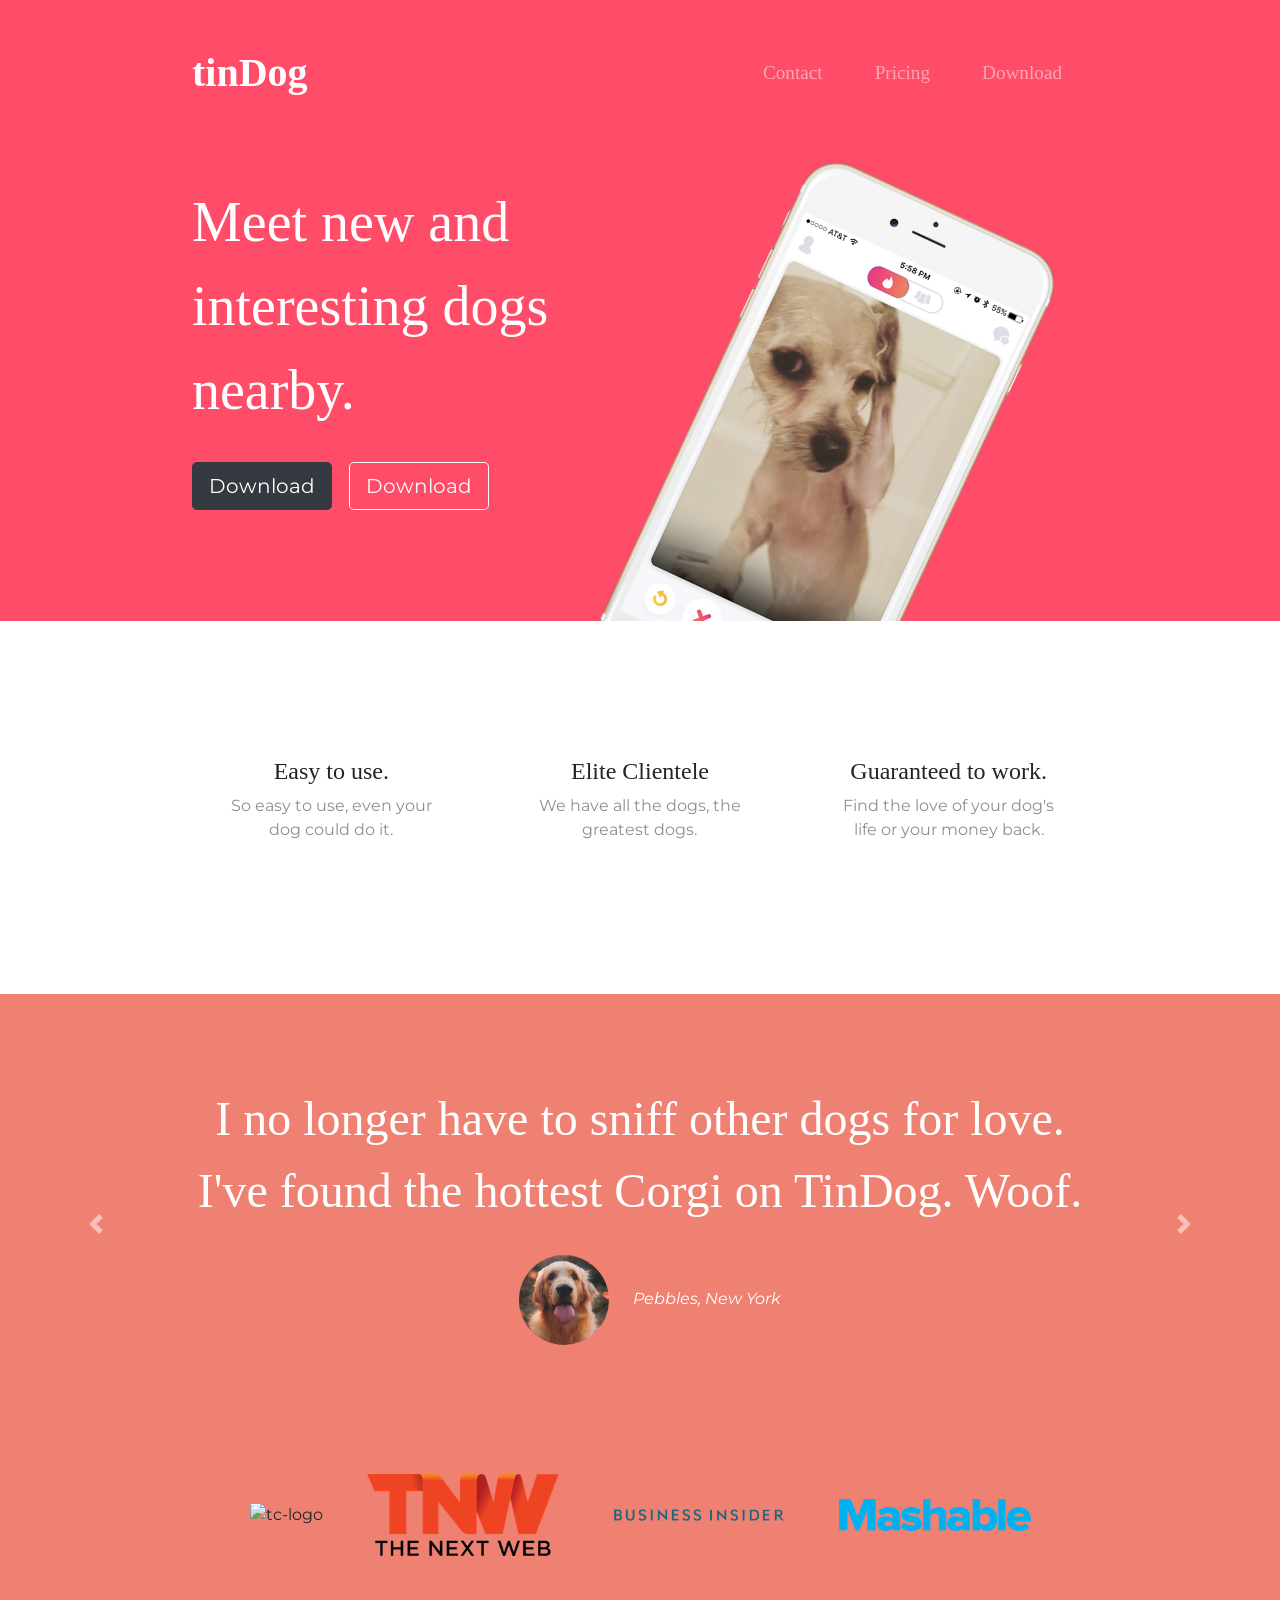
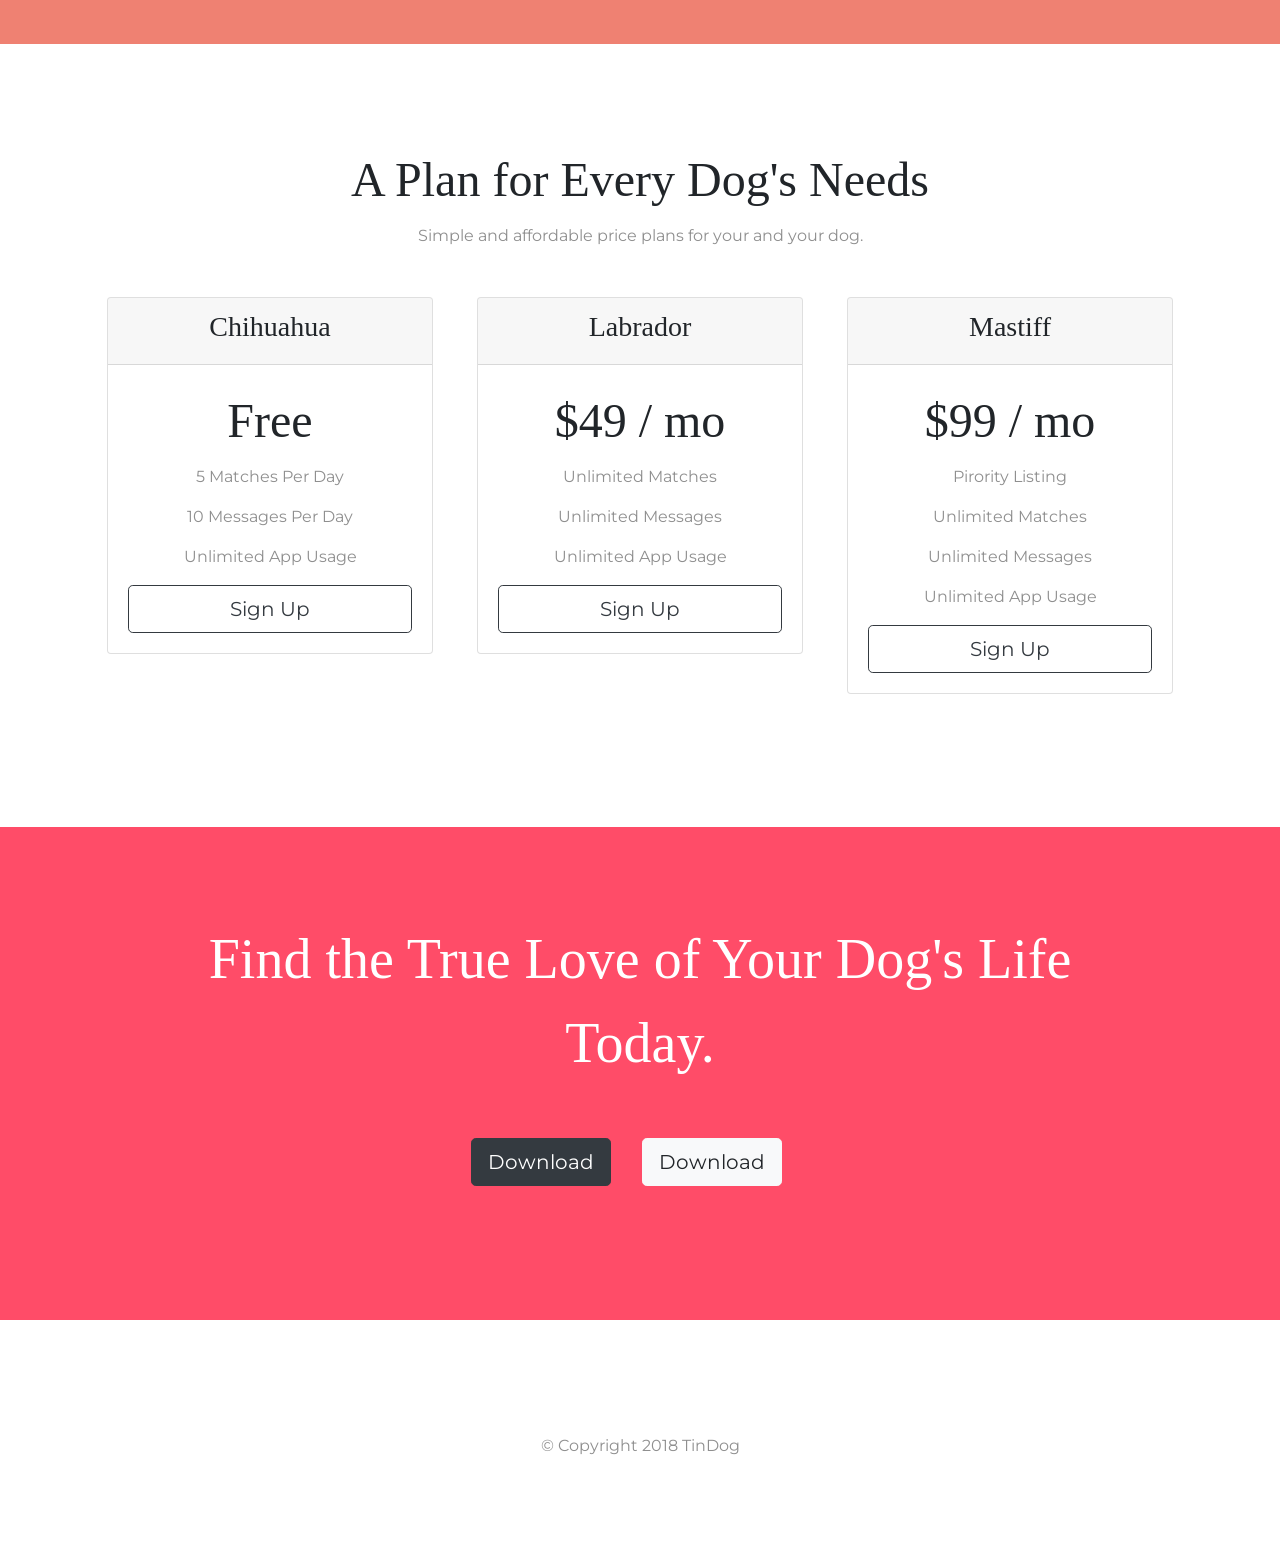
==== Bootstrap Site/index.html @ ac1b5530 "Add files via upload" ====
<!DOCTYPE html>
<html lang="en">

<head>
    <meta charset="UTF-8">
    <meta name="viewport" content="width=device-width, initial-scale=1.0">
    <meta http-equiv="X-UA-Compatible" content="ie=edge">
    <!-- Bootstrap Link -->
    <link rel="stylesheet" href="https://stackpath.bootstrapcdn.com/bootstrap/4.4.1/css/bootstrap.min.css"
        integrity="sha384-Vkoo8x4CGsO3+Hhxv8T/Q5PaXtkKtu6ug5TOeNV6gBiFeWPGFN9MuhOf23Q9Ifjh" crossorigin="anonymous">

    <!-- Link CSS Style -->
    <link rel="stylesheet" href="style.css">

    <!-- Link Google Fonts -->
    <link href="https://fonts.googleapis.com/css?family=Montserrat&display=swap" rel="stylesheet">

   <!-- Link Font Awesome  -->
   <script defer src="https://use.fontawesome.com/releases/v5.0.13/js/all.js"></script>

    <!-- Optional JavaScript -->
    <!-- jQuery first, then Popper.js, then Bootstrap JS -->
    <script src="https://code.jquery.com/jquery-3.4.1.slim.min.js"
        integrity="sha384-J6qa4849blE2+poT4WnyKhv5vZF5SrPo0iEjwBvKU7imGFAV0wwj1yYfoRSJoZ+n" crossorigin="anonymous">
    </script>
    <script src="https://cdn.jsdelivr.net/npm/popper.js@1.16.0/dist/umd/popper.min.js"
        integrity="sha384-Q6E9RHvbIyZFJoft+2mJbHaEWldlvI9IOYy5n3zV9zzTtmI3UksdQRVvoxMfooAo" crossorigin="anonymous">
    </script>
    <script src="https://stackpath.bootstrapcdn.com/bootstrap/4.4.1/js/bootstrap.min.js"
        integrity="sha384-wfSDF2E50Y2D1uUdj0O3uMBJnjuUD4Ih7YwaYd1iqfktj0Uod8GCExl3Og8ifwB6" crossorigin="anonymous">
    </script>

    <title>TinDog</title>


</head>

<body>
    <section id="title">
        <div class="container-fluid">

            <!-- Nav Bar -->
            <nav class="navbar navbar-expand-lg navbar-dark">
                <a class="navbar-brand" href="">tinDog</a>

                <button class="navbar-toggler" type="button" data-toggle="collapse" data-target="#navbarTogglerDemo02">
                    <span class="navbar-toggler-icon"></span>
                </button>

                <div class="collapse navbar-collapse" id="navbarTogglerDemo02">
                    <ul class="navbar-nav ml-auto">
                        <li class="nav-item">
                            <a class="nav-link" href="#footer">Contact</a>
                        </li>
                        <li class="nav-item">
                            <a class="nav-link" href="#pricing">Pricing</a>
                        </li>
                        <li class="nav-item">
                            <a class="nav-link" href="#cta">Download</a>
                        </li>
                    </ul>
                </div>
            </nav>
    


            <!-- Title -->

            <div class="row">

                <div class="col-lg-6">
                    <h1 class="big-heading">Meet new and interesting dogs nearby.</h1>
                    <button type="button" class="btn btn-dark btn-lg download-button"><i class="fab fa-apple"></i>Download</button>
                    <button type="button" class="btn btn-outline-light btn-lg download-button"><i class="fab fa-google-play"></i>Download</button>
                </div>

                <div class="col-lg-6">
                    <img class="title-image" src="images/iphone6.png" alt="iphone-mockup">
                </div>
            </div>
        </div>
    </section>


    <!-- Features -->

    <section id="features">

        <div class="container-fluid">

    <div class="row">
        <div class="feature-box col-lg-4">
            <i class="icon fas fa-check-circle fa-4x"></i>
            <h3 class="feature-title">Easy to use.</h3>
            <p>So easy to use, even your dog could do it.</p>
        </div>
        
        <div class="feature-box col-lg-4">
            <i class="icon far fa-dot-circle fa-4x"></i>
            <h3 class="feature-title">Elite Clientele</h3>
            <p>We have all the dogs, the greatest dogs.</p>
        </div>

        <div class="feature-box col-lg-4">
            <i class="icon fas fa-heart fa-4x"></i>
            <h3 class="feature-title">Guaranteed to work.</h3>
            <p>Find the love of your dog's life or your money back.</p>
        </div>
    </div>

</div>  

        
    </section>


    <!-- Testimonials -->

    <section id="testimonials">

        <div id="testimonial-carousel" class="carousel slide" data-ride="false">
            <div class="carousel-inner">
                <div class="carousel-item active container-fluid">
                        <h2 class="testimonial-text">I no longer have to sniff other dogs for love. I've found the hottest Corgi on TinDog. Woof.</h2>
                        <img class="testimonial-image" src="images/dog-img.jpg" alt="dog-profile">
                        <em>Pebbles, New York</em>
                </div>

                <div class="carousel-item container-fluid">
                        <h2 class="testimonial-text">My dog used to be so lonely, but with TinDog's help, they've found the love of their life. I think.</h2>
                        <img class="testimonial-image" src="images/lady-img.jpg" alt="lady-profile">
                        <em>Beverly, Illinois</em>
                </div>

            </div>
            <a class="carousel-control-prev" href="#testimonial-carousel" role="button" data-slide="prev">
                <span class="carousel-control-prev-icon"></span>
            </a>

            <a class="carousel-control-next" href="#testimonial-carousel" role="button" data-slide="next">
                <span class="carousel-control-next-icon"></span>
            </a>
        </div>

    </section>


    <!-- Press -->

    <section id="press">
        <img class="press-logo" src="images/techcrunch.png" alt="tc-logo">
        <img class="press-logo" src="images/tnw.png" alt="tnw-logo">
        <img class="press-logo" src="images/bizinsider.png" alt="biz-insider-logo">
        <img class="press-logo" src="images/mashable.png" alt="mashable-logo">

    </section>


    <!-- Pricing -->

    <section id="pricing">

        <h2 class="section-heading">A Plan for Every Dog's Needs</h2>
        <p>Simple and affordable price plans for your and your dog.</p>


    <div class="row">

        <div class="pricing-column col-lg-4 col-md-6">
                <div class="card">
                        <div class="card-header">
                            <h3>Chihuahua</h3>
                        </div>
                        <div class="card-body">
                            <h2 class="price-text">Free</h2>
                            <p>5 Matches Per Day</p>
                            <p>10 Messages Per Day</p>
                            <p>Unlimited App Usage</p>
                            <button class="btn btn-lg btn-block btn-outline-dark" type="button">Sign Up</button>   
                        </div>
                    </div>
        </div>

        <div class="pricing-column col-lg-4 col-md-6">
                <div class="card">
                        <div class="card-header">
                            <h3>Labrador</h3>  
                        </div>
                        <div class="card-body">
                            <h2 class="price-text">$49 / mo</h2>
                            <p>Unlimited Matches</p>
                            <p>Unlimited Messages</p>
                            <p>Unlimited App Usage</p>
                            <button class="btn btn-lg btn-block btn-outline-dark" type="button">Sign Up</button>          
                        </div>
                    </div>
        </div>

        <div class="pricing-column col-lg-4">
                <div class="card">
                        <div class="card-header">
                            <h3>Mastiff</h3> 
                        </div>
                        <div class="card-body">
                            <h2 class="price-text">$99 / mo</h2>
                            <p>Pirority Listing</p>
                            <p>Unlimited Matches</p>
                            <p>Unlimited Messages</p>
                            <p>Unlimited App Usage</p>
                            <button class="btn btn-lg btn-block btn-outline-dark" type="button">Sign Up</button>      
                        </div>
                    </div>
        </div>   
    </div>

    </section>


    <!-- Call to Action -->

    <section id="cta">
<div class="container-fluid">
        <h3 class="big-heading">Find the True Love of Your Dog's Life Today.</h3>
        <button class="btn btn-lg btn-dark download-button" type="button"><i class="fab fa-apple"></i>Download</button>
        <button class="btn btn-lg btn-light download-button" type="button"><i class="fab fa-google-play"></i>Download</button>
    </div>
    </section>


    <!-- Footer -->

    <footer id="footer">
        <div class="container-fluid">
        <i class="social-icon fab fa-facebook-square fa-2x"></i>
        <i class="social-icon fab fa-instagram fa-2x"></i>
        <i class="social-icon fas fa-envelope fa-2x"></i>
        <p>© Copyright 2018 TinDog</p>
    </div>
    </footer>




</body>

</html>
---- Bootstrap Site/style.css ----
body{
    font-family: 'Montserrat';
    text-align: center;
}
h1, h2, h3, h4, h5, h6{
    font-family: 'Montserrat-Bold'; 
}
p{
    color: #8f8f8f;
}

/* Headings */
.big-heading{
    font-family: 'Montserrat-Black';
    font-size: 3.5rem;
    line-height: 1.5;
}
.section-heading{
    font-size: 3rem;
    line-height: 1.5;
}
/* Containers */
.container-fluid{
    padding: 7% 15%;
}



/* Navigation Bar */

.navbar{
    padding: 0 0 4.5rem;
}
.navbar-brand{
    font-family: 'Ubuntu';
    font-size: 2.5rem;
    font-weight: bold;
}
.nav-item{
    padding: 0 18px;
}
.nav-link{
    font-size: 1.2rem;
    font-family: 'Montserrat-Light';
}

/* Download Buttons */

.download-button{
    margin: 5% 3% 5% 0;
}

/* Title Section */
#title{
    background-color: #ff4c68;
    color: #fff;
    text-align: left;
}
#title .container-fluid{
    padding: 3% 15% 7%;
}
/* Title Image */

.title-image{
    width: 60%;
    transform: rotate(25deg);
    position: absolute;
    right: 30%;
}

/* Feature Section */

#features{
    background-color: white;
    position: relative;
   
}
.feature-title{
    font-size: 1.5rem;
}
.feature-box{
    padding: 5%;
}
.icon{
    color: #ef8172;
}
.icon:hover{
    color: #ff4c68;
}

/* Testimonial Section */

#testimonials{
    background-color:#ef8172;
    color: #fff;
}
.testimonial-text{
   font-size:  3rem;
   line-height: 1.5;
}
.testimonial-image{
    width: 10%;
    border-radius: 100%;
    margin: 20px;
}
#press{
    background-color:#ef8172;
    padding-bottom: 3%;
}
.press-logo{
    width: 15%;
    margin: 20px 20px 50px;
}

/* Pricing section */

#pricing{
    padding: 100px;
}

.price-text{
  font-size: 3rem;  
  line-height: 1.5;
}
.pricing-column{
    padding: 3% 2%;
}

/*CTA Section */

#cta{
    background-color: #ff4c68;
    color: #fff;

}

/* Footer Section */
.social-icon{
    margin: 20px 10px;
}

@media (max-width:1028px){
    #title{
        text-align: center;
    }
    .title-image{
        position: static;
        transform: rotate(0);
    }
}
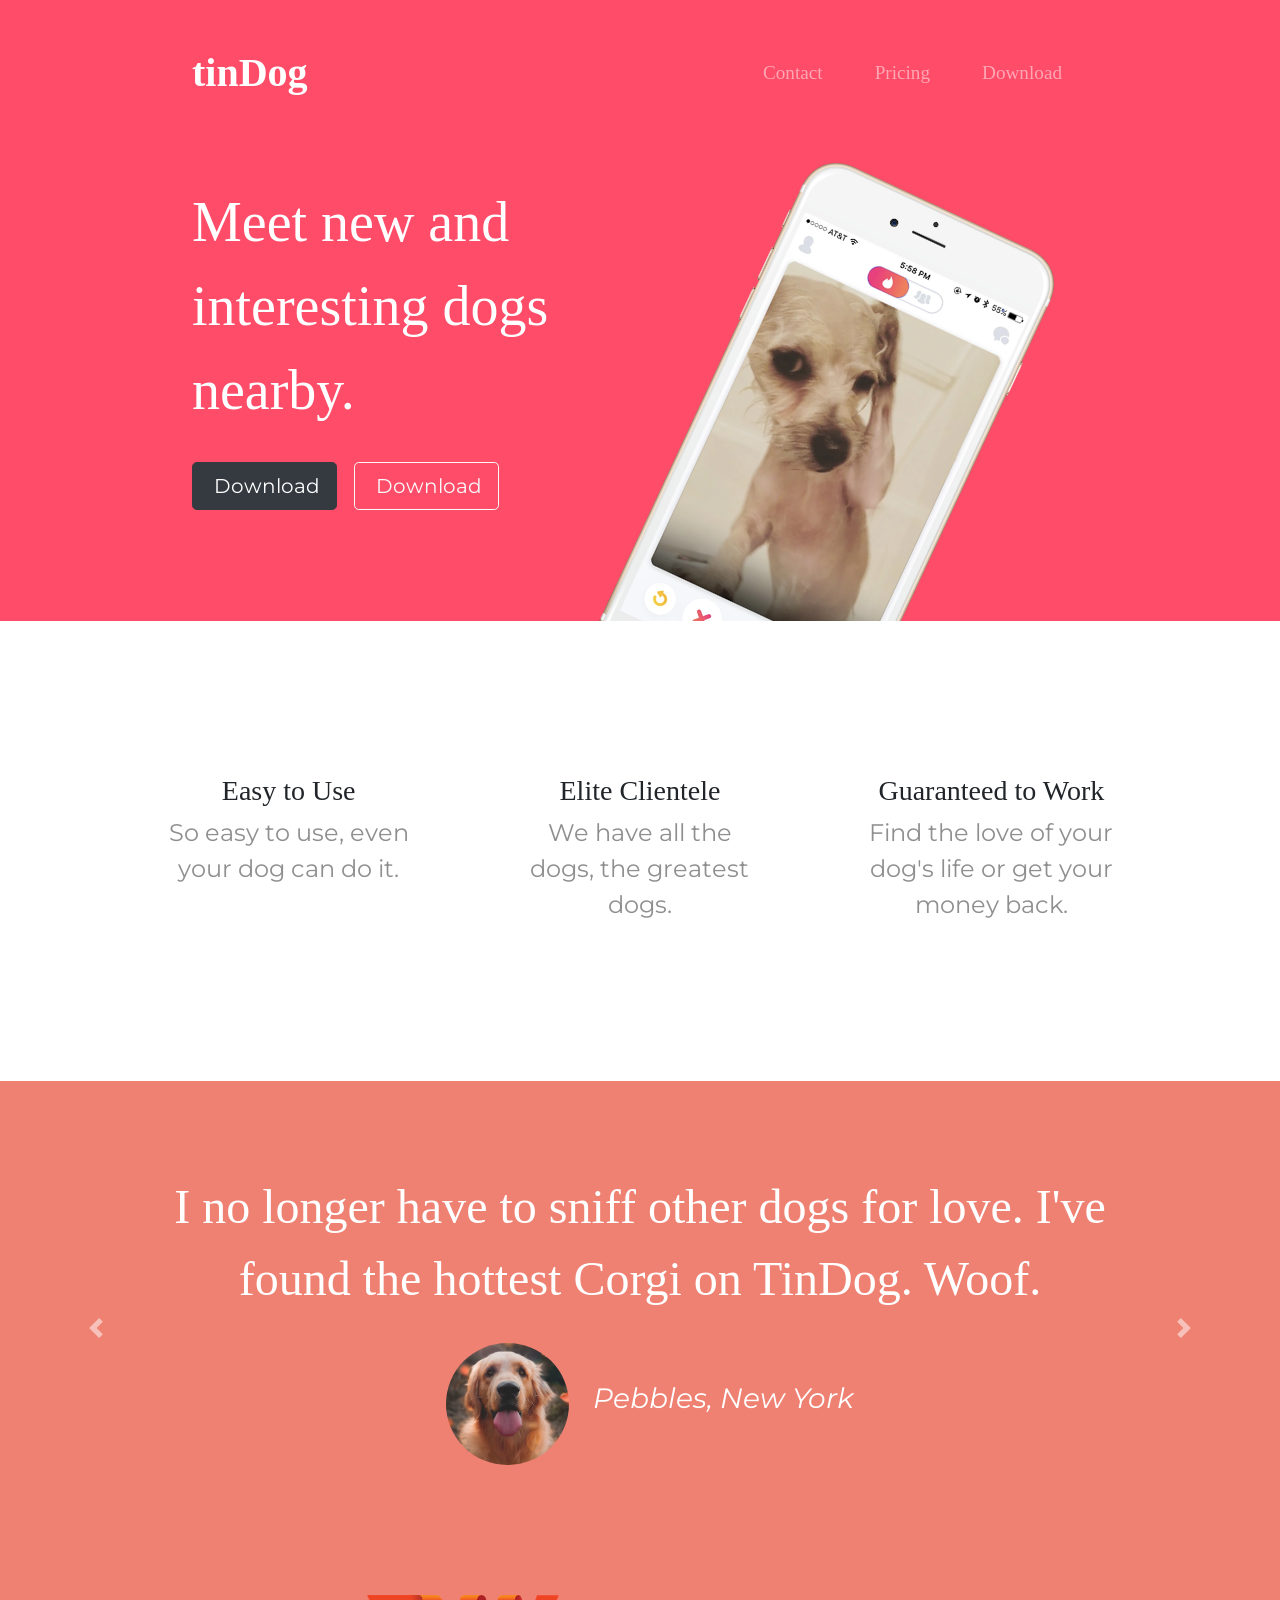
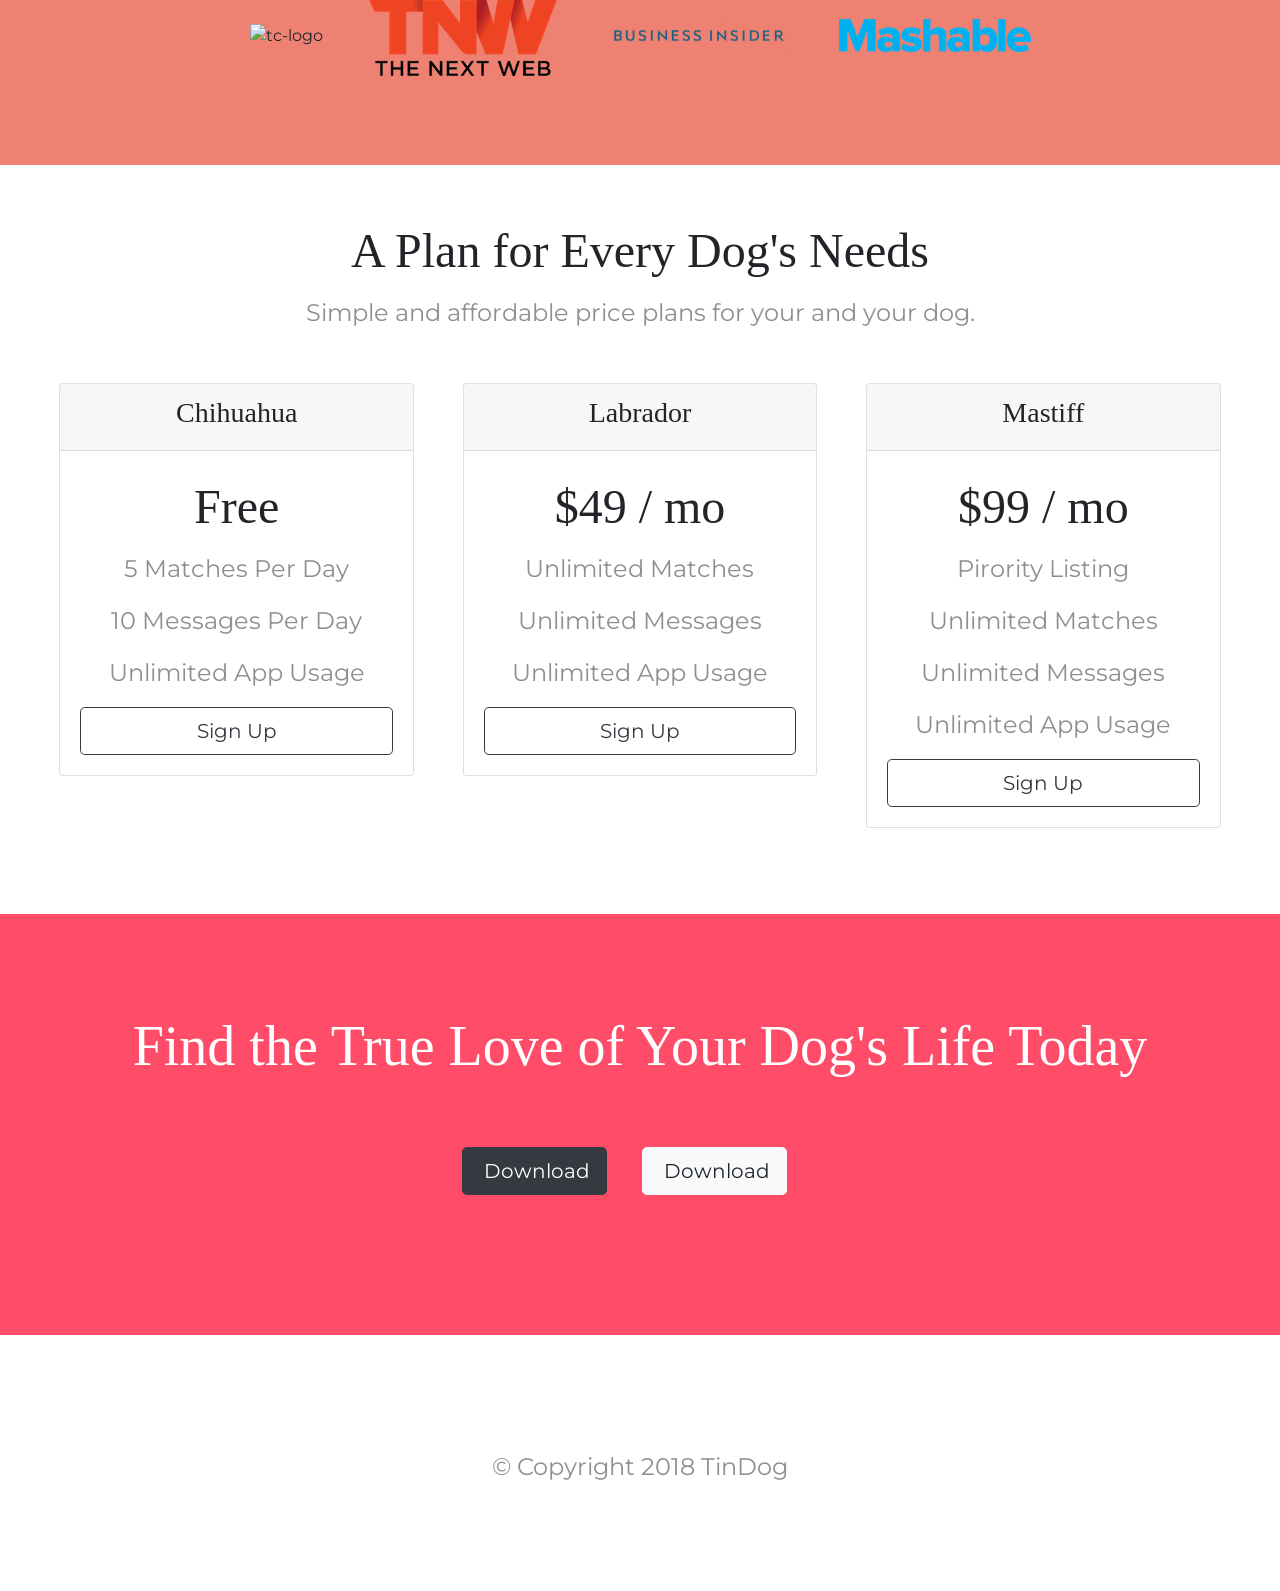
==== commit 5a3b7656: "Add files via upload" ====
--- a/Bootstrap Site/index.html
+++ b/Bootstrap Site/index.html
@@ -91,8 +91,8 @@
     <div class="row">
         <div class="feature-box col-lg-4">
             <i class="icon fas fa-check-circle fa-4x"></i>
-            <h3 class="feature-title">Easy to use.</h3>
-            <p>So easy to use, even your dog could do it.</p>
+            <h3 class="feature-title">Easy to Use</h3>
+            <p>So easy to use, even your dog can do it.</p>
         </div>
         
         <div class="feature-box col-lg-4">
@@ -103,8 +103,8 @@
 
         <div class="feature-box col-lg-4">
             <i class="icon fas fa-heart fa-4x"></i>
-            <h3 class="feature-title">Guaranteed to work.</h3>
-            <p>Find the love of your dog's life or your money back.</p>
+            <h3 class="feature-title">Guaranteed to Work</h3>
+            <p>Find the love of your dog's life or get your money back.</p>
         </div>
     </div>
 
@@ -123,13 +123,13 @@
                 <div class="carousel-item active container-fluid">
                         <h2 class="testimonial-text">I no longer have to sniff other dogs for love. I've found the hottest Corgi on TinDog. Woof.</h2>
                         <img class="testimonial-image" src="images/dog-img.jpg" alt="dog-profile">
-                        <em>Pebbles, New York</em>
+                        <em class="testimonial-title">Pebbles, New York</em>
                 </div>
 
                 <div class="carousel-item container-fluid">
                         <h2 class="testimonial-text">My dog used to be so lonely, but with TinDog's help, they've found the love of their life. I think.</h2>
                         <img class="testimonial-image" src="images/lady-img.jpg" alt="lady-profile">
-                        <em>Beverly, Illinois</em>
+                        <em class="testimonial-title">Beverly, Illinois</em>
                 </div>
 
             </div>
@@ -220,7 +220,7 @@
 
     <section id="cta">
 <div class="container-fluid">
-        <h3 class="big-heading">Find the True Love of Your Dog's Life Today.</h3>
+        <h3 class="big-heading">Find the True Love of Your Dog's Life Today</h3>
         <button class="btn btn-lg btn-dark download-button" type="button"><i class="fab fa-apple"></i>Download</button>
         <button class="btn btn-lg btn-light download-button" type="button"><i class="fab fa-google-play"></i>Download</button>
     </div>
@@ -231,9 +231,9 @@
 
     <footer id="footer">
         <div class="container-fluid">
-        <i class="social-icon fab fa-facebook-square fa-2x"></i>
-        <i class="social-icon fab fa-instagram fa-2x"></i>
-        <i class="social-icon fas fa-envelope fa-2x"></i>
+        <a href="#" class="social social-facebook"><i class="social-icon fab fa-facebook-square fa-2x"></i></a>
+        <a href="#" class="social social-inst" > <i class="social-icon fab fa-instagram fa-2x"></i></a>
+        <a href="#" class="social social-envelope"><i class="social-icon fas fa-envelope fa-2x"></i></a>
         <p>© Copyright 2018 TinDog</p>
     </div>
     </footer>
--- a/Bootstrap Site/style.css
+++ b/Bootstrap Site/style.css
@@ -4,9 +4,11 @@
 }
 h1, h2, h3, h4, h5, h6{
     font-family: 'Montserrat-Bold'; 
+
 }
 p{
     color: #8f8f8f;
+    font-size: 24px;
 }
 
 /* Headings */
@@ -21,7 +23,7 @@
 }
 /* Containers */
 .container-fluid{
-    padding: 7% 15%;
+    padding: 7% 10%;
 }
 
 
@@ -50,6 +52,18 @@
     margin: 5% 3% 5% 0;
 }
 
+.fa-apple{
+    margin-right: 5px;
+    margin-bottom: 0.5px;
+}
+.fa-google-play{
+    width: 14.7px;
+    height: 17px;
+    margin-right: 5px;
+    margin-bottom: 0.5px;
+
+}
+
 /* Title Section */
 #title{
     background-color: #ff4c68;
@@ -76,7 +90,9 @@
    
 }
 .feature-title{
-    font-size: 1.5rem;
+    /* font-size: 1.5rem; */
+    font-style: 28px;
+    margin-top: 10px;
 }
 .feature-box{
     padding: 5%;
@@ -99,9 +115,13 @@
    line-height: 1.5;
 }
 .testimonial-image{
-    width: 10%;
+    width: 12%;
     border-radius: 100%;
     margin: 20px;
+}
+.testimonial-title{
+    width: 10%;
+    font-size: 28px;
 }
 #press{
     background-color:#ef8172;
@@ -115,7 +135,7 @@
 /* Pricing section */
 
 #pricing{
-    padding: 100px;
+    padding: 50px;
 }
 
 .price-text{
@@ -138,6 +158,15 @@
 .social-icon{
     margin: 20px 10px;
 }
+.social{
+    color: #8F8F8F;
+}
+.social:hover{
+    color:#FF4C68;
+}
+/* .fa-instagram:hover{
+    background: radial-gradient( #fdf497 0%, #fdf497 5%, #fd5949 45%, #d6249f 60%, #285AEB 90%);
+} */
 
 @media (max-width:1028px){
     #title{
@@ -148,3 +177,11 @@
         transform: rotate(0);
     }
 }
+@media (max-width:600px){
+    .testimonial-title{
+        font-size: 16px;
+    }
+    .section-heading {
+        font-size: 2rem;
+    }
+}
